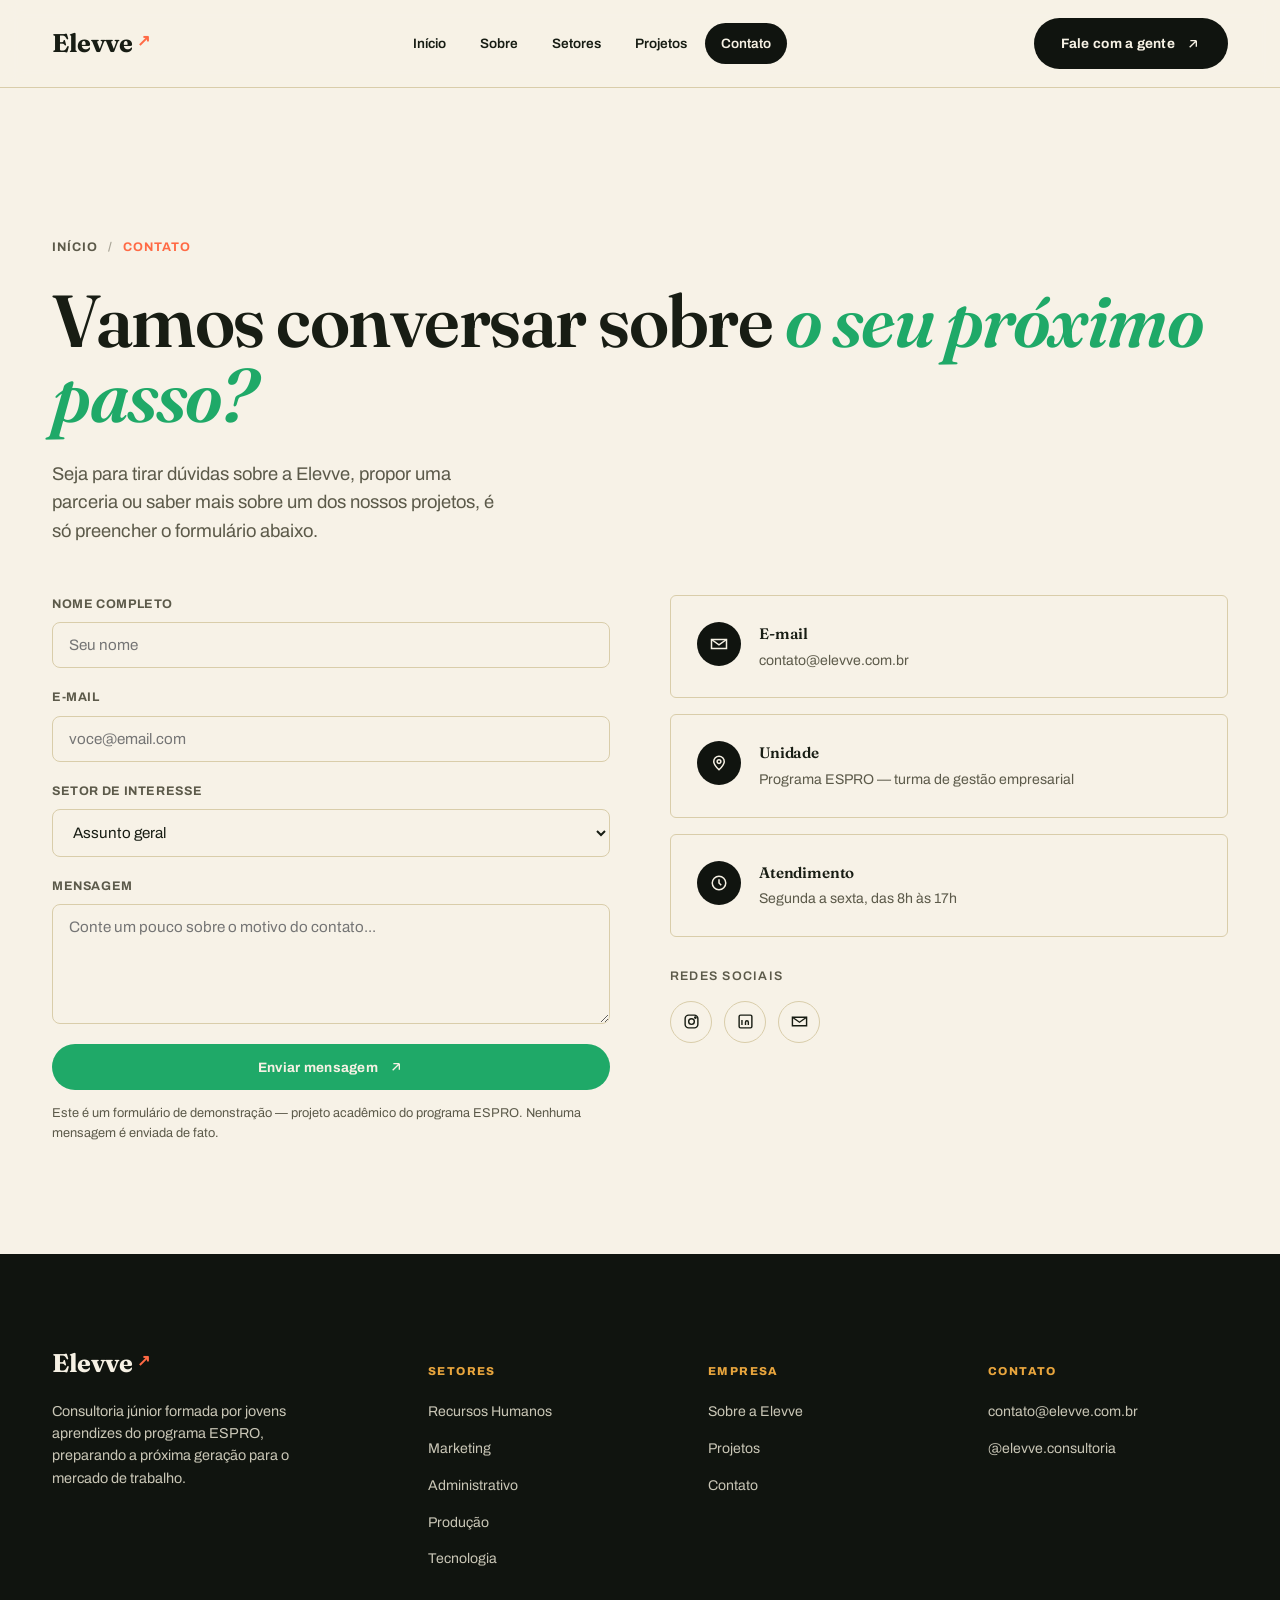
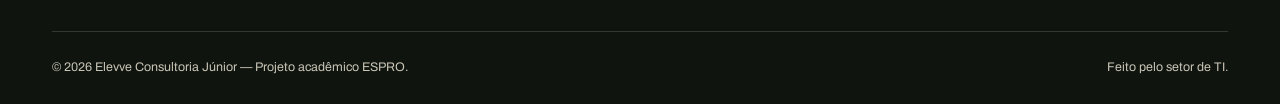
==== contato.html @ 2a095521 "Cria site institucional da Elevve Consultoria fictícia do programa ESPRO reunindo os projetos dos se" ====
<!DOCTYPE html>
<html lang="pt-BR">
<head>
<meta charset="UTF-8">
<meta name="viewport" content="width=device-width, initial-scale=1.0">
<title>Contato — Elevve</title>
<meta name="description" content="Fale com a equipe da Elevve, consultoria júnior de jovens aprendizes do programa ESPRO.">
<link rel="preconnect" href="https://fonts.googleapis.com">
<link rel="stylesheet" href="css/style.css">
</head>
<body>

<header class="site-header">
  <div class="header-row">
    <a href="index.html" class="logo">Elevve<span class="arrow">↗</span></a>
    <nav class="main-nav">
      <ul>
        <li><a href="index.html" class="nav-link" data-page="index.html">Início</a></li>
        <li><a href="sobre.html" class="nav-link" data-page="sobre.html">Sobre</a></li>
        <li class="nav-item has-dropdown">
          <a href="#" class="nav-link">Setores</a>
          <div class="dropdown">
            <a href="setores/rh.html"><span class="tag">01</span> Recursos Humanos</a>
            <a href="setores/mkt.html"><span class="tag">02</span> Marketing</a>
            <a href="setores/adm.html"><span class="tag">03</span> Administrativo</a>
            <a href="setores/prod.html"><span class="tag">04</span> Produção</a>
            <a href="setores/ti.html"><span class="tag">05</span> Tecnologia</a>
          </div>
        </li>
        <li><a href="projetos.html" class="nav-link" data-page="projetos.html">Projetos</a></li>
        <li><a href="contato.html" class="nav-link is-active" data-page="contato.html">Contato</a></li>
      </ul>
    </nav>
    <div class="header-cta">
      <a href="contato.html" class="btn btn-dark">
        Fale com a gente
        <svg viewBox="0 0 24 24" fill="none" stroke="currentColor" stroke-width="2"><path d="M7 17L17 7M17 7H8M17 7V16"/></svg>
      </a>
      <button class="nav-toggle" aria-label="Abrir menu"><span></span></button>
    </div>
  </div>
</header>

<main>

  <section class="hero" style="padding-bottom:50px;">
    <div class="container">
      <span class="breadcrumb"><a href="index.html">Início</a><span class="sep">/</span><span class="current">Contato</span></span>
      <h1>Vamos conversar sobre <em>o seu próximo passo?</em></h1>
      <p class="lede">Seja para tirar dúvidas sobre a Elevve, propor uma parceria ou saber mais sobre um dos nossos projetos, é só preencher o formulário abaixo.</p>
    </div>
  </section>

  <section style="padding-top:0;">
    <div class="container contact-grid">

      <div data-reveal>
        <form id="contact-form">
          <div class="form-field">
            <label for="nome">Nome completo</label>
            <input type="text" id="nome" name="nome" placeholder="Seu nome" required>
          </div>
          <div class="form-field">
            <label for="email">E-mail</label>
            <input type="email" id="email" name="email" placeholder="voce@email.com" required>
          </div>
          <div class="form-field">
            <label for="setor">Setor de interesse</label>
            <select id="setor" name="setor">
              <option value="geral">Assunto geral</option>
              <option value="rh">Recursos Humanos</option>
              <option value="mkt">Marketing</option>
              <option value="adm">Administrativo</option>
              <option value="prod">Produção</option>
              <option value="ti">Tecnologia</option>
            </select>
          </div>
          <div class="form-field">
            <label for="mensagem">Mensagem</label>
            <textarea id="mensagem" name="mensagem" placeholder="Conte um pouco sobre o motivo do contato..." required></textarea>
          </div>
          <button type="submit" class="btn btn-primary btn-block">
            Enviar mensagem
            <svg viewBox="0 0 24 24" fill="none" stroke="currentColor" stroke-width="2"><path d="M7 17L17 7M17 7H8M17 7V16"/></svg>
          </button>
          <p class="form-note">Este é um formulário de demonstração — projeto acadêmico do programa ESPRO. Nenhuma mensagem é enviada de fato.</p>
          <div class="form-success">
            <svg viewBox="0 0 24 24" fill="none" stroke-width="2"><path d="M5 13l4 4L19 7"/></svg>
            Mensagem enviada com sucesso! A equipe da Elevve retornará em breve.
          </div>
        </form>
      </div>

      <div data-reveal>
        <div class="info-card">
          <span class="icon"><svg viewBox="0 0 24 24" fill="none" stroke="currentColor" stroke-width="2"><path d="M4 4h16v16H4z" opacity="0"/><path d="M22 6l-10 7L2 6"/><path d="M2 6h20v12H2z"/></svg></span>
          <div>
            <h4>E-mail</h4>
            <p>contato@elevve.com.br</p>
          </div>
        </div>
        <div class="info-card">
          <span class="icon"><svg viewBox="0 0 24 24" fill="none" stroke="currentColor" stroke-width="2"><path d="M12 21s-7-6.5-7-11a7 7 0 0114 0c0 4.5-7 11-7 11z"/><circle cx="12" cy="10" r="2.5"/></svg></span>
          <div>
            <h4>Unidade</h4>
            <p>Programa ESPRO — turma de gestão empresarial</p>
          </div>
        </div>
        <div class="info-card">
          <span class="icon"><svg viewBox="0 0 24 24" fill="none" stroke="currentColor" stroke-width="2"><circle cx="12" cy="12" r="9"/><path d="M12 7v5l3 3"/></svg></span>
          <div>
            <h4>Atendimento</h4>
            <p>Segunda a sexta, das 8h às 17h</p>
          </div>
        </div>

        <div style="margin-top:30px;">
          <h4 style="font-family:var(--sans); font-size:.78rem; letter-spacing:.1em; text-transform:uppercase; color:var(--muted); margin-bottom:14px;">Redes sociais</h4>
          <div class="social-row">
            <a href="#" aria-label="Instagram"><svg viewBox="0 0 24 24" fill="none" stroke-width="2"><rect x="3" y="3" width="18" height="18" rx="5"/><circle cx="12" cy="12" r="4"/><circle cx="17.5" cy="6.5" r="1"/></svg></a>
            <a href="#" aria-label="LinkedIn"><svg viewBox="0 0 24 24" fill="none" stroke-width="2"><rect x="3" y="3" width="18" height="18" rx="2"/><path d="M7 10v7M7 7v.01M12 17v-4a2 2 0 014 0v4M12 13v4"/></svg></a>
            <a href="#" aria-label="E-mail"><svg viewBox="0 0 24 24" fill="none" stroke-width="2"><path d="M2 6h20v12H2z"/><path d="M2 6l10 7L22 6"/></svg></a>
          </div>
        </div>
      </div>

    </div>
  </section>

</main>

<footer class="site-footer">
  <div class="container">
    <div class="footer-top">
      <div class="footer-brand">
        <a href="index.html" class="logo">Elevve<span class="arrow">↗</span></a>
        <p>Consultoria júnior formada por jovens aprendizes do programa ESPRO, preparando a próxima geração para o mercado de trabalho.</p>
      </div>
      <div class="footer-col">
        <h5>Setores</h5>
        <ul>
          <li><a href="setores/rh.html">Recursos Humanos</a></li>
          <li><a href="setores/mkt.html">Marketing</a></li>
          <li><a href="setores/adm.html">Administrativo</a></li>
          <li><a href="setores/prod.html">Produção</a></li>
          <li><a href="setores/ti.html">Tecnologia</a></li>
        </ul>
      </div>
      <div class="footer-col">
        <h5>Empresa</h5>
        <ul>
          <li><a href="sobre.html">Sobre a Elevve</a></li>
          <li><a href="projetos.html">Projetos</a></li>
          <li><a href="contato.html">Contato</a></li>
        </ul>
      </div>
      <div class="footer-col">
        <h5>Contato</h5>
        <ul>
          <li><a href="mailto:contato@elevve.com.br">contato@elevve.com.br</a></li>
          <li><a href="#">@elevve.consultoria</a></li>
        </ul>
      </div>
    </div>
    <div class="footer-bottom">
      <span>© 2026 Elevve Consultoria Júnior — Projeto acadêmico ESPRO.</span>
      <span>Feito pelo setor de TI.</span>
    </div>
  </div>
</footer>

<script src="js/main.js"></script>
</body>
</html>
---- css/style.css ----
/* ==========================================================================
   Elevve — Design System
   Conceito: "Editorial de Ascensão" — tipografia serifada expressiva sobre
   papel quente, contrastada com seções em tinta escura. Setas e números
   grandes reforçam a ideia de elevação/crescimento profissional.
   ========================================================================== */

@import url('https://fonts.googleapis.com/css2?family=Fraunces:ital,opsz,wght@0,9..144,300;0,9..144,400;0,9..144,500;0,9..144,600;0,9..144,700;0,9..144,900;1,9..144,400;1,9..144,500;1,9..144,600&family=Archivo:ital,wght@0,400;0,500;0,600;0,700;0,800;1,400;1,600&display=swap');

:root{
  --ink:#10140f;
  --ink-soft:#242b21;
  --paper:#f7f2e7;
  --paper-alt:#efe6d2;
  --paper-deep:#e7dcc1;
  --line:#d9cdaa;
  --line-dark:rgba(247,242,231,.16);
  --green:#1fa968;
  --green-deep:#146b44;
  --coral:#ff6a45;
  --amber:#e8a53d;
  --cream:#f6f1e4;
  --ink-text:#181d14;
  --muted:#5c5a4a;
  --muted-inv:#c9c6b6;

  --serif:'Fraunces', ui-serif, Georgia, serif;
  --sans:'Archivo', ui-sans-serif, system-ui, sans-serif;

  --container: 1240px;
  --radius: 6px;
  --ease: cubic-bezier(.16,.84,.28,1);
}

*,*::before,*::after{ box-sizing:border-box; }
html{ scroll-behavior:smooth; }
body{
  margin:0;
  background:var(--paper);
  color:var(--ink-text);
  font-family:var(--sans);
  font-size:16px;
  line-height:1.55;
  -webkit-font-smoothing:antialiased;
}
img{ max-width:100%; display:block; }
a{ color:inherit; text-decoration:none; }
ul{ margin:0; padding:0; list-style:none; }
button{ font-family:inherit; cursor:pointer; }
h1,h2,h3,h4{ font-family:var(--serif); margin:0; font-weight:600; letter-spacing:-.01em; }
p{ margin:0; }

.container{
  max-width:var(--container);
  margin:0 auto;
  padding:0 32px;
}

/* Grain overlay for dark sections */
.grain{ position:relative; isolation:isolate; }
.grain::after{
  content:'';
  position:absolute; inset:0;
  pointer-events:none;
  opacity:.5;
  mix-blend-mode:overlay;
  background-image:url("data:image/svg+xml,%3Csvg xmlns='http://www.w3.org/2000/svg' width='140' height='140'%3E%3Cfilter id='n'%3E%3CfeTurbulence type='fractalNoise' baseFrequency='0.9' numOctaves='2' stitchTiles='stitch'/%3E%3C/filter%3E%3Crect width='100%25' height='100%25' filter='url(%23n)' opacity='0.35'/%3E%3C/svg%3E");
  z-index:0;
}
.grain > *{ position:relative; z-index:1; }

/* Eyebrow / kicker labels */
.eyebrow{
  display:inline-flex; align-items:center; gap:10px;
  font-family:var(--sans); font-weight:700; font-size:.72rem;
  letter-spacing:.16em; text-transform:uppercase;
  color:var(--green);
}
.eyebrow::before{
  content:'';
  width:22px; height:1px; background:currentColor;
}
.on-dark .eyebrow{ color:var(--amber); }

/* ==========================================================================
   Header
   ========================================================================== */
.site-header{
  position:sticky; top:0; z-index:200;
  background:rgba(247,242,231,.92);
  backdrop-filter:blur(10px);
  border-bottom:1px solid var(--line);
}
.header-row{
  display:flex; align-items:center; justify-content:space-between;
  padding:18px 32px;
  max-width:var(--container); margin:0 auto;
}
.logo{
  font-family:var(--serif); font-size:1.6rem; font-weight:700;
  display:flex; align-items:baseline; gap:2px;
}
.logo em{
  font-style:italic; color:var(--green);
}
.logo .arrow{
  font-size:1rem; color:var(--coral); margin-left:2px;
  display:inline-block; transform:translateY(-6px);
}

.main-nav{ display:flex; align-items:center; gap:6px; }
.main-nav > ul{ display:flex; align-items:center; gap:2px; }
.main-nav a.nav-link{
  display:inline-block; padding:10px 16px; border-radius:99px;
  font-size:.85rem; font-weight:600; color:var(--ink-text);
  transition:background .2s var(--ease), color .2s var(--ease);
}
.main-nav a.nav-link:hover{ background:var(--paper-deep); }
.main-nav a.nav-link.is-active{ background:var(--ink); color:var(--cream); }

.nav-item.has-dropdown{ position:relative; }
.dropdown{
  position:absolute; top:calc(100% + 10px); left:50%; transform:translate(-50%,6px);
  min-width:230px; background:var(--ink); color:var(--cream);
  border-radius:14px; padding:10px; box-shadow:0 24px 48px -12px rgba(16,20,15,.4);
  opacity:0; visibility:hidden; transition:opacity .22s var(--ease), transform .22s var(--ease);
}
.nav-item.has-dropdown:hover .dropdown,
.nav-item.has-dropdown:focus-within .dropdown{
  opacity:1; visibility:visible; transform:translate(-50%,0);
}
.dropdown a{
  display:flex; align-items:center; gap:10px; padding:10px 14px; border-radius:9px;
  font-size:.85rem; font-weight:600; white-space:nowrap;
}
.dropdown a:hover{ background:rgba(255,255,255,.08); color:var(--amber); }
.dropdown a .tag{
  font-family:var(--serif); font-style:italic; color:var(--green); font-size:.8rem;
}

.header-cta{ display:flex; align-items:center; gap:14px; }
.nav-toggle{
  display:none; background:none; border:1px solid var(--line); border-radius:10px;
  width:42px; height:42px; align-items:center; justify-content:center;
}
.nav-toggle span, .nav-toggle span::before, .nav-toggle span::after{
  content:''; display:block; width:18px; height:2px; background:var(--ink-text);
  position:relative; transition:transform .25s var(--ease), opacity .25s var(--ease);
}
.nav-toggle span::before{ position:absolute; top:-6px; }
.nav-toggle span::after{ position:absolute; top:6px; }

/* ==========================================================================
   Buttons
   ========================================================================== */
.btn{
  display:inline-flex; align-items:center; gap:10px;
  padding:14px 26px; border-radius:99px; border:1px solid transparent;
  font-family:var(--sans); font-weight:700; font-size:.85rem;
  letter-spacing:.02em; transition:transform .25s var(--ease), background .25s var(--ease), color .25s var(--ease), border-color .25s var(--ease);
}
.btn svg{ width:16px; height:16px; transition:transform .25s var(--ease); }
.btn:hover svg{ transform:translate(3px,-3px); }
.btn:hover{ transform:translateY(-2px); }

.btn-primary{ background:var(--green); color:var(--cream); }
.btn-primary:hover{ background:var(--green-deep); }

.btn-dark{ background:var(--ink); color:var(--cream); }
.btn-dark:hover{ background:#000; }

.btn-outline{ border-color:var(--ink); color:var(--ink-text); }
.btn-outline:hover{ background:var(--ink); color:var(--cream); }

.btn-outline-light{ border-color:var(--line-dark); color:var(--cream); }
.btn-outline-light:hover{ background:var(--cream); color:var(--ink); }

.btn-block{ width:100%; justify-content:center; }

/* ==========================================================================
   Sections shared
   ========================================================================== */
section{ padding:110px 0; }
.section-tight{ padding:70px 0; }
.on-dark{ background:var(--ink); color:var(--cream); }
.on-alt{ background:var(--paper-alt); }
.on-deep{ background:var(--paper-deep); }

.section-head{
  display:flex; justify-content:space-between; align-items:flex-end; gap:40px;
  margin-bottom:56px;
}
.section-head h2{ font-size:clamp(2rem,4vw,3rem); max-width:640px; }
.section-head .lede{ max-width:340px; color:var(--muted); font-size:1rem; }
.on-dark .section-head .lede{ color:var(--muted-inv); }

.tag-num{
  font-family:var(--serif); font-style:italic; font-size:.95rem; color:var(--coral);
}

/* ==========================================================================
   Hero (generic, reused across pages with modifiers)
   ========================================================================== */
.hero{
  position:relative; overflow:hidden;
  padding:150px 0 110px;
}
.hero-grid{
  display:grid; grid-template-columns:1.15fr .85fr; gap:60px; align-items:end;
  position:relative; z-index:2;
}
.hero h1{
  font-size:clamp(2.6rem,6vw,4.6rem); line-height:1.02; letter-spacing:-.02em;
}
.hero h1 em{ font-style:italic; color:var(--green); }
.on-dark .hero h1 em{ color:var(--amber); }
.hero .lede{
  font-size:1.15rem; max-width:460px; color:var(--muted); margin-top:26px;
}
.on-dark .hero .lede{ color:var(--muted-inv); }
.hero-actions{ display:flex; gap:16px; margin-top:38px; flex-wrap:wrap; }

.hero-side{
  border-left:1px solid var(--line);
  padding-left:32px;
  display:flex; flex-direction:column; gap:20px;
}
.on-dark .hero-side{ border-color:var(--line-dark); }
.hero-side .num{ font-family:var(--serif); font-size:2.6rem; font-style:italic; color:var(--coral); }
.hero-side p{ color:var(--muted); font-size:.92rem; }
.on-dark .hero-side p{ color:var(--muted-inv); }

.hero-mark{
  position:absolute; right:-60px; top:-40px; z-index:1; opacity:.5;
  width:420px; pointer-events:none;
}
.on-dark .hero-mark{ opacity:.7; }

.breadcrumb{
  display:flex; align-items:center; gap:10px; font-size:.78rem; font-weight:700;
  letter-spacing:.08em; text-transform:uppercase; color:var(--muted); margin-bottom:26px;
}
.on-dark .breadcrumb{ color:var(--muted-inv); }
.breadcrumb .sep{ opacity:.5; }
.breadcrumb .current{ color:var(--coral); }

/* ==========================================================================
   Stats bar
   ========================================================================== */
.stats{
  display:grid; grid-template-columns:repeat(4,1fr);
}
.stat{
  padding:44px 32px; border-left:1px solid var(--line);
  text-align:left;
}
.stat:first-child{ border-left:none; padding-left:0; }
.stat .num{
  font-family:var(--serif); font-size:clamp(2.2rem,4vw,3.2rem); font-style:italic; color:var(--ink);
  display:block;
}
.stat .num span{ color:var(--green); }
.stat .label{ font-size:.82rem; color:var(--muted); margin-top:6px; display:block; }

/* ==========================================================================
   Sector grid (bento) — used on Home + Sobre
   ========================================================================== */
.bento{
  display:grid; grid-template-columns:repeat(6,1fr); gap:20px;
}
.bento .sector-card:nth-child(1){ grid-column:span 3; }
.bento .sector-card:nth-child(2){ grid-column:span 3; }
.bento .sector-card:nth-child(3){ grid-column:span 2; }
.bento .sector-card:nth-child(4){ grid-column:span 2; }
.bento .sector-card:nth-child(5){ grid-column:span 2; }

.sector-card{
  background:var(--paper); border:1px solid var(--line); border-radius:var(--radius);
  padding:34px; min-height:230px;
  display:flex; flex-direction:column; justify-content:space-between; gap:26px;
  transition:border-color .25s var(--ease), transform .25s var(--ease), background .25s var(--ease);
  position:relative; overflow:hidden;
}
.sector-card:hover{
  border-color:var(--green); transform:translateY(-6px);
  background:var(--paper-alt);
}
.sector-card .top-row{ display:flex; justify-content:space-between; align-items:flex-start; }
.sector-card .idx{ font-family:var(--serif); font-style:italic; color:var(--coral); font-size:1.1rem; }
.sector-card .arrow-btn{
  width:38px; height:38px; border-radius:50%; border:1px solid var(--line);
  display:flex; align-items:center; justify-content:center; flex-shrink:0;
  transition:background .25s var(--ease), border-color .25s var(--ease), transform .25s var(--ease);
}
.sector-card:hover .arrow-btn{ background:var(--ink); border-color:var(--ink); transform:rotate(45deg); }
.sector-card:hover .arrow-btn svg{ stroke:var(--cream); }
.sector-card .arrow-btn svg{ width:16px; height:16px; stroke:var(--ink); transition:stroke .2s; }
.sector-card h3{ font-size:1.5rem; }
.sector-card p{ color:var(--muted); font-size:.92rem; }

/* ==========================================================================
   Project cards
   ========================================================================== */
.project-grid{
  display:grid; grid-template-columns:repeat(3,1fr); gap:24px;
}
.project-card{
  background:var(--paper); border:1px solid var(--line); border-radius:var(--radius);
  overflow:hidden; display:flex; flex-direction:column;
  transition:transform .3s var(--ease), box-shadow .3s var(--ease), border-color .3s var(--ease);
}
.project-card:hover{
  transform:translateY(-6px);
  box-shadow:0 30px 50px -24px rgba(16,20,15,.28);
  border-color:var(--ink);
}
.project-card .thumb{
  height:160px; position:relative;
  display:flex; align-items:center; justify-content:center;
  color:var(--cream); overflow:hidden;
}
.project-card .thumb::after{
  content:''; position:absolute; inset:0; opacity:.14;
  background-image:repeating-linear-gradient(135deg, #fff 0 2px, transparent 2px 22px);
}
.project-card .thumb span{ font-family:var(--serif); font-style:italic; font-size:2.6rem; position:relative; z-index:1; }
.project-card .body{ padding:26px; display:flex; flex-direction:column; gap:12px; flex:1; }
.project-card .meta{ display:flex; justify-content:space-between; align-items:center; }
.project-card .badge{
  font-size:.68rem; font-weight:800; letter-spacing:.08em; text-transform:uppercase;
  padding:5px 10px; border-radius:99px; background:var(--paper-alt); color:var(--ink-soft);
}
.project-card .status{ font-size:.72rem; color:var(--green); font-weight:700; }
.project-card h3{ font-size:1.2rem; }
.project-card p{ color:var(--muted); font-size:.9rem; }
.project-card .foot{ margin-top:auto; display:flex; align-items:center; gap:8px; font-size:.82rem; font-weight:700; color:var(--ink); }
.project-card .foot svg{ width:14px; height:14px; }

/* thumb color variants per sector */
.thumb-rh{ background:linear-gradient(135deg,#1fa968,#146b44); }
.thumb-mkt{ background:linear-gradient(135deg,#ff6a45,#c94a2a); }
.thumb-adm{ background:linear-gradient(135deg,#2a3b52,#10140f); }
.thumb-prod{ background:linear-gradient(135deg,#e8a53d,#b5771f); }
.thumb-ti{ background:linear-gradient(135deg,#146b44,#10140f); }

/* ==========================================================================
   Filters (Projetos page)
   ========================================================================== */
.filters{ display:flex; gap:10px; flex-wrap:wrap; }
.filter-btn{
  padding:10px 20px; border-radius:99px; border:1px solid var(--line);
  background:transparent; font-size:.82rem; font-weight:700; color:var(--muted);
  transition:all .2s var(--ease);
}
.filter-btn:hover{ border-color:var(--ink); color:var(--ink-text); }
.filter-btn.is-active{ background:var(--ink); color:var(--cream); border-color:var(--ink); }

.project-card.is-hidden{ display:none; }

/* ==========================================================================
   Content blocks (Sobre / setor pages)
   ========================================================================== */
.two-col{
  display:grid; grid-template-columns:.9fr 1.1fr; gap:70px; align-items:start;
}
.two-col.reverse{ grid-template-columns:1.1fr .9fr; }
.two-col.reverse .col-media{ order:2; }

.col-text h2{ font-size:clamp(1.8rem,3.4vw,2.6rem); margin-bottom:22px; }
.col-text p + p{ margin-top:16px; }
.col-text p{ color:var(--muted); }
.on-dark .col-text p{ color:var(--muted-inv); }

.value-list{ display:flex; flex-direction:column; gap:0; margin-top:10px; }
.value-item{
  display:grid; grid-template-columns:60px 1fr; gap:22px; padding:26px 0;
  border-top:1px solid var(--line);
}
.value-item:last-child{ border-bottom:1px solid var(--line); }
.value-item .num{ font-family:var(--serif); font-style:italic; color:var(--coral); font-size:1.3rem; }
.value-item h4{ font-size:1.15rem; margin-bottom:6px; }
.value-item p{ color:var(--muted); font-size:.92rem; }

.media-frame{
  border-radius:var(--radius); border:1px solid var(--line); background:var(--paper-alt);
  aspect-ratio:4/5; display:flex; align-items:center; justify-content:center; position:relative; overflow:hidden;
}
.media-frame span{ font-family:var(--serif); font-style:italic; font-size:1.6rem; color:var(--muted); text-align:center; padding:20px; }
.media-frame::before{
  content:''; position:absolute; inset:14px; border:1px solid var(--line);
}

/* Feature list with checks (o que fazemos) */
.check-grid{ display:grid; grid-template-columns:repeat(2,1fr); gap:18px; margin-top:30px; }
.check-item{ display:flex; gap:14px; align-items:flex-start; }
.check-item .dot{
  width:26px; height:26px; border-radius:50%; background:var(--green); color:var(--cream);
  display:flex; align-items:center; justify-content:center; flex-shrink:0; margin-top:2px;
}
.check-item .dot svg{ width:13px; height:13px; }
.check-item p{ font-size:.94rem; color:var(--ink-text); font-weight:600; }

/* Timeline (Sobre / how we work) */
.timeline{ display:grid; grid-template-columns:repeat(4,1fr); gap:24px; }
.timeline-step{ padding-top:20px; border-top:2px solid var(--ink); }
.timeline-step .num{ font-family:var(--serif); font-style:italic; font-size:2rem; color:var(--green); }
.timeline-step h4{ font-size:1.05rem; margin:10px 0 8px; }
.timeline-step p{ font-size:.88rem; color:var(--muted); }

/* Org structure (Sobre) */
.org-chart{ display:flex; flex-direction:column; align-items:center; gap:14px; }
.org-node{
  background:var(--ink); color:var(--cream); padding:16px 28px; border-radius:99px;
  font-weight:700; font-size:.9rem;
}
.org-line{ width:1px; height:26px; background:var(--line); }
.org-row{ display:flex; gap:16px; flex-wrap:wrap; justify-content:center; }
.org-row .org-node{ background:var(--paper); color:var(--ink-text); border:1px solid var(--line); }

/* Quote / testimonial */
.quote-block{
  display:grid; grid-template-columns:auto 1fr; gap:30px; align-items:flex-start;
}
.quote-mark{ font-family:var(--serif); font-size:5rem; color:var(--coral); line-height:1; font-style:italic; }
.quote-block p.quote{ font-family:var(--serif); font-size:1.6rem; line-height:1.4; font-style:italic; }
.quote-block .cite{ margin-top:18px; font-family:var(--sans); font-style:normal; font-size:.85rem; font-weight:700; color:var(--muted-inv); }

/* CTA band */
.cta-band{
  display:flex; justify-content:space-between; align-items:center; gap:40px; flex-wrap:wrap;
  padding:60px; border-radius:18px; background:var(--ink); color:var(--cream); position:relative; overflow:hidden;
}
.cta-band h2{ font-size:clamp(1.8rem,3.6vw,2.6rem); max-width:520px; }
.cta-band h2 em{ color:var(--green); font-style:italic; }

/* ==========================================================================
   Contact page
   ========================================================================== */
.contact-grid{ display:grid; grid-template-columns:1fr 1fr; gap:60px; }
.form-field{ display:flex; flex-direction:column; gap:8px; margin-bottom:20px; }
.form-field label{ font-size:.78rem; font-weight:700; letter-spacing:.05em; text-transform:uppercase; color:var(--muted); }
.form-field input, .form-field select, .form-field textarea{
  font-family:var(--sans); font-size:.95rem; padding:14px 16px; border-radius:8px;
  border:1px solid var(--line); background:var(--paper); color:var(--ink-text);
}
.form-field input:focus, .form-field select:focus, .form-field textarea:focus{
  outline:none; border-color:var(--green);
}
.form-field textarea{ resize:vertical; min-height:120px; }
.form-note{ font-size:.8rem; color:var(--muted); margin-top:14px; }
.form-success{
  display:none; align-items:center; gap:12px; background:var(--paper-alt); border:1px solid var(--green);
  padding:16px 20px; border-radius:10px; margin-top:18px; font-size:.9rem; font-weight:600;
}
.form-success.is-visible{ display:flex; }
.form-success svg{ width:18px; height:18px; stroke:var(--green); flex-shrink:0; }

.info-card{
  border:1px solid var(--line); border-radius:var(--radius); padding:26px; margin-bottom:16px;
  display:flex; gap:18px; align-items:flex-start; background:var(--paper);
}
.info-card .icon{
  width:44px; height:44px; border-radius:50%; background:var(--ink); color:var(--cream);
  display:flex; align-items:center; justify-content:center; flex-shrink:0;
}
.info-card .icon svg{ width:18px; height:18px; }
.info-card h4{ font-size:.95rem; margin-bottom:4px; }
.info-card p{ font-size:.88rem; color:var(--muted); }

.social-row{ display:flex; gap:12px; margin-top:10px; }
.social-row a{
  width:42px; height:42px; border-radius:50%; border:1px solid var(--line);
  display:flex; align-items:center; justify-content:center; transition:all .2s var(--ease);
}
.social-row a:hover{ background:var(--ink); border-color:var(--ink); }
.social-row a:hover svg{ stroke:var(--cream); }
.social-row svg{ width:17px; height:17px; stroke:var(--ink-text); }

/* ==========================================================================
   Footer
   ========================================================================== */
.site-footer{ background:var(--ink); color:var(--cream); padding:90px 0 0; }
.footer-top{
  display:grid; grid-template-columns:1.4fr 1fr 1fr 1fr; gap:40px;
  padding-bottom:60px; border-bottom:1px solid var(--line-dark);
}
.footer-brand .logo{ color:var(--cream); }
.footer-brand p{ color:var(--muted-inv); margin-top:16px; max-width:280px; font-size:.9rem; }
.footer-col h5{
  font-size:.72rem; letter-spacing:.12em; text-transform:uppercase; color:var(--amber);
  margin-bottom:18px; font-weight:800;
}
.footer-col ul{ display:flex; flex-direction:column; gap:12px; }
.footer-col a{ font-size:.88rem; color:var(--muted-inv); transition:color .2s; }
.footer-col a:hover{ color:var(--cream); }
.footer-bottom{
  display:flex; justify-content:space-between; align-items:center; padding:26px 0;
  font-size:.78rem; color:var(--muted-inv); flex-wrap:wrap; gap:10px;
}

/* ==========================================================================
   Scroll reveal
   ========================================================================== */
[data-reveal]{ opacity:0; transform:translateY(24px); transition:opacity .7s var(--ease), transform .7s var(--ease); }
[data-reveal].is-visible{ opacity:1; transform:translateY(0); }

/* ==========================================================================
   Responsive
   ========================================================================== */
@media (max-width:980px){
  .main-nav{
    position:fixed; inset:0; top:74px; background:var(--paper);
    flex-direction:column; padding:30px; transform:translateX(100%);
    transition:transform .3s var(--ease); z-index:150;
  }
  .main-nav.is-open{ transform:translateX(0); }
  .main-nav > ul{ flex-direction:column; align-items:stretch; width:100%; gap:6px; }
  .main-nav a.nav-link{ padding:16px; font-size:1rem; }
  .dropdown{ position:static; transform:none; opacity:1; visibility:visible; display:none; background:var(--paper-alt); color:var(--ink-text); margin-top:6px; }
  .nav-item.has-dropdown.is-open .dropdown{ display:block; }
  .dropdown a{ color:var(--ink-text); }
  .dropdown a:hover{ background:var(--paper-deep); color:var(--green-deep); }
  .nav-toggle{ display:flex; }
  .header-cta .btn-dark{ display:none; }

  .hero-grid, .two-col, .two-col.reverse, .contact-grid{ grid-template-columns:1fr; }
  .two-col.reverse .col-media{ order:0; }
  .hero-side{ border-left:none; border-top:1px solid var(--line); padding-left:0; padding-top:24px; }
  .bento{ grid-template-columns:1fr 1fr; }
  .bento .sector-card{ grid-column:span 1 !important; }
  .project-grid{ grid-template-columns:repeat(2,1fr); }
  .stats{ grid-template-columns:1fr 1fr; }
  .stat:nth-child(3){ border-left:none; padding-left:0; }
  .timeline{ grid-template-columns:1fr 1fr; }
}

@media (max-width:640px){
  section{ padding:70px 0; }
  .hero{ padding:120px 0 70px; }
  .project-grid{ grid-template-columns:1fr; }
  .stats{ grid-template-columns:1fr 1fr; }
  .check-grid{ grid-template-columns:1fr; }
  .timeline{ grid-template-columns:1fr 1fr; }
  .cta-band{ padding:36px; flex-direction:column; align-items:flex-start; }
  .footer-top{ grid-template-columns:1fr 1fr; }
}
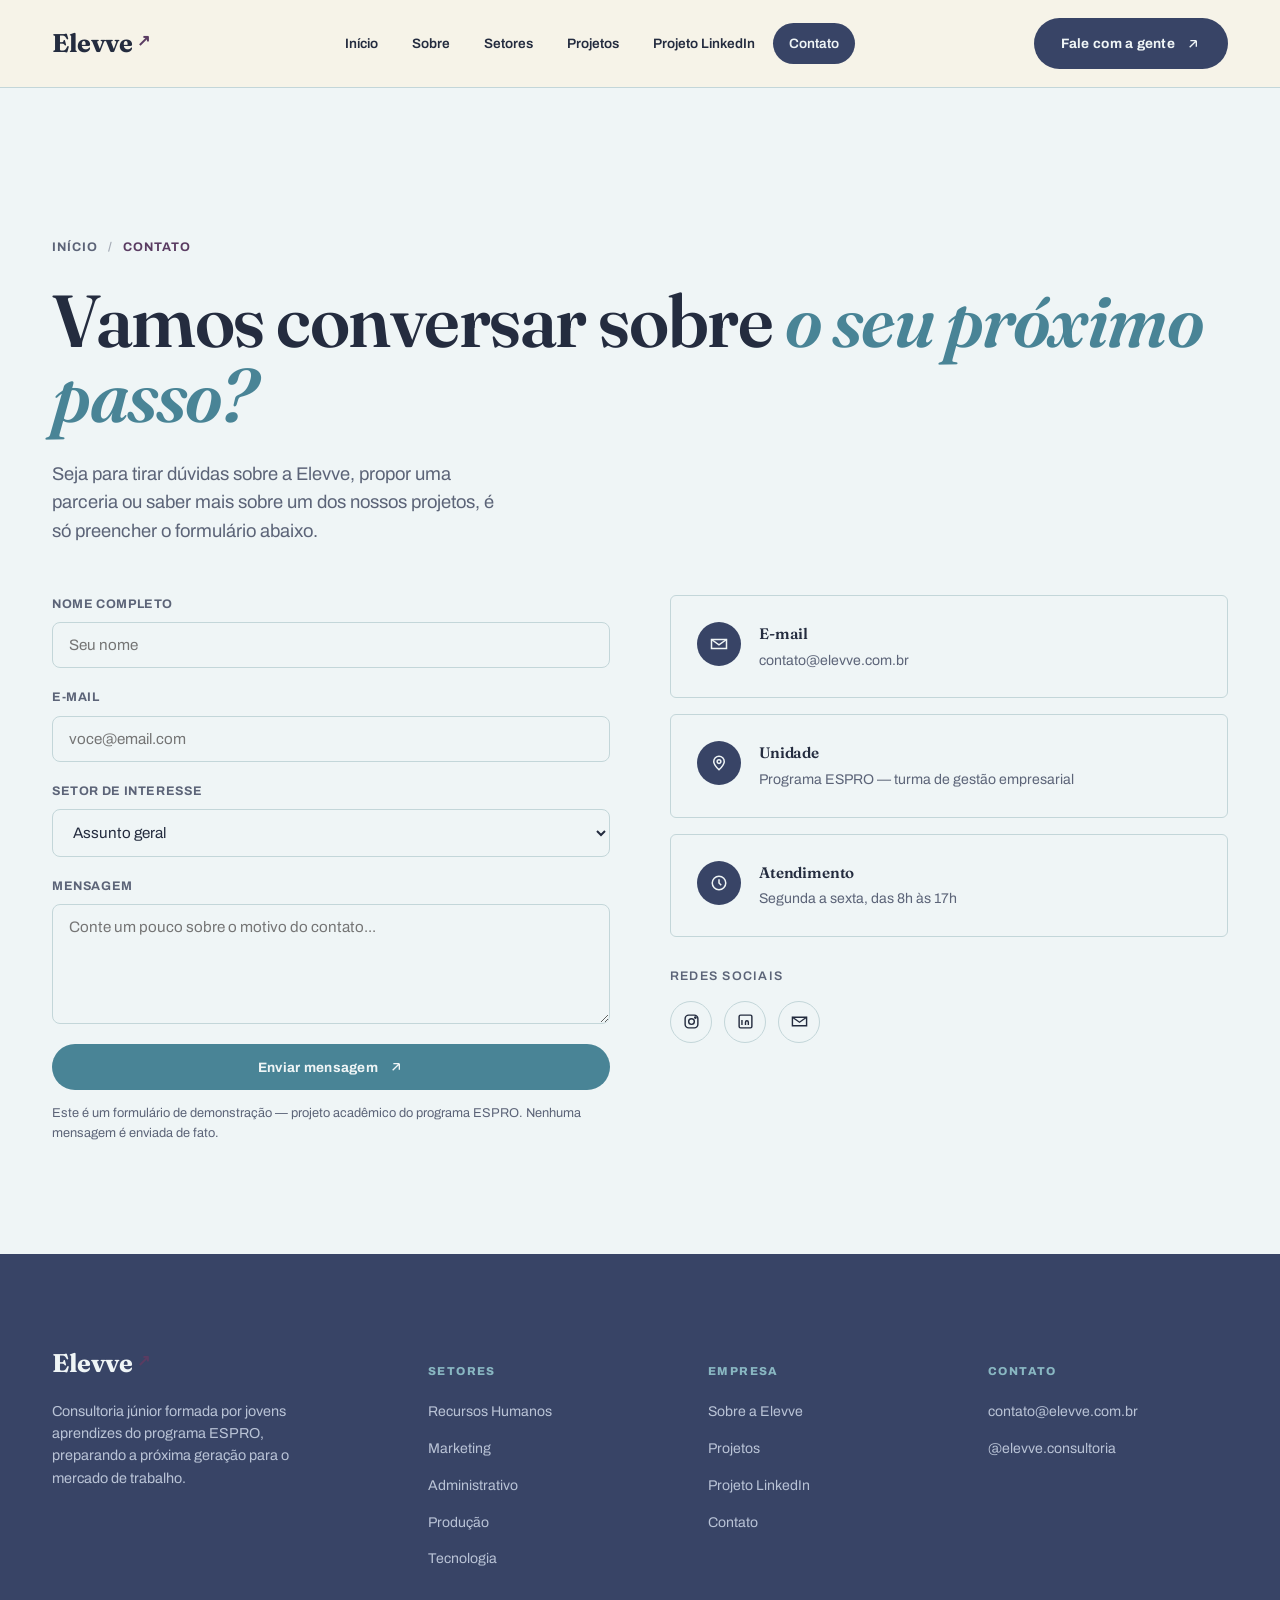
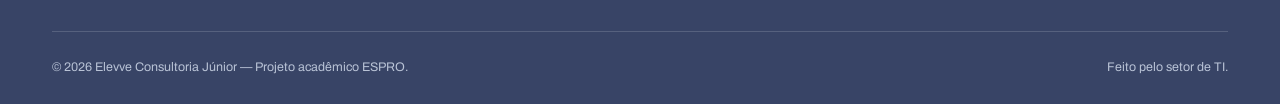
==== commit 8e500364: "Adiciona aba do Projeto LinkedIn com cronograma e temas por setor Nova página linkedin.html com o cr" ====
--- a/contato.html
+++ b/contato.html
@@ -28,6 +28,7 @@
           </div>
         </li>
         <li><a href="projetos.html" class="nav-link" data-page="projetos.html">Projetos</a></li>
+        <li><a href="linkedin.html" class="nav-link" data-page="linkedin.html">Projeto LinkedIn</a></li>
         <li><a href="contato.html" class="nav-link is-active" data-page="contato.html">Contato</a></li>
       </ul>
     </nav>
@@ -151,6 +152,7 @@
         <ul>
           <li><a href="sobre.html">Sobre a Elevve</a></li>
           <li><a href="projetos.html">Projetos</a></li>
+          <li><a href="linkedin.html">Projeto LinkedIn</a></li>
           <li><a href="contato.html">Contato</a></li>
         </ul>
       </div>
--- a/css/style.css
+++ b/css/style.css
@@ -1,28 +1,29 @@
 /* ==========================================================================
    Elevve — Design System
    Conceito: "Editorial de Ascensão" — tipografia serifada expressiva sobre
-   papel quente, contrastada com seções em tinta escura. Setas e números
-   grandes reforçam a ideia de elevação/crescimento profissional.
+   fundo claro e frio, contrastada com seções em Twilight escuro. Setas e
+   números grandes reforçam a ideia de elevação/crescimento profissional.
+   Paleta: Eucalypt / Twilight / Pacific / Polar Sky / Plum.
    ========================================================================== */
 
 @import url('https://fonts.googleapis.com/css2?family=Fraunces:ital,opsz,wght@0,9..144,300;0,9..144,400;0,9..144,500;0,9..144,600;0,9..144,700;0,9..144,900;1,9..144,400;1,9..144,500;1,9..144,600&family=Archivo:ital,wght@0,400;0,500;0,600;0,700;0,800;1,400;1,600&display=swap');
 
 :root{
-  --ink:#10140f;
-  --ink-soft:#242b21;
-  --paper:#f7f2e7;
-  --paper-alt:#efe6d2;
-  --paper-deep:#e7dcc1;
-  --line:#d9cdaa;
-  --line-dark:rgba(247,242,231,.16);
-  --green:#1fa968;
-  --green-deep:#146b44;
-  --coral:#ff6a45;
-  --amber:#e8a53d;
-  --cream:#f6f1e4;
-  --ink-text:#181d14;
-  --muted:#5c5a4a;
-  --muted-inv:#c9c6b6;
+  --ink:#384466;          /* Twilight — fundo escuro / superfícies principais */
+  --ink-soft:#3a6a6b;     /* Eucalypt — texto sobre badges claros */
+  --paper:#eff5f6;        /* neutro quase branco, com leve tinta de Polar Sky */
+  --paper-alt:#e3edee;
+  --paper-deep:#cfe0e3;
+  --line:#c3d6d9;
+  --line-dark:rgba(239,245,246,.16);
+  --green:#498496;        /* Pacific — acento primário / CTAs */
+  --green-deep:#3a6a6b;   /* Eucalypt — hover do acento primário */
+  --coral:#5a3c62;        /* Plum — acento editorial (serifas, números) */
+  --amber:#89b7c2;        /* Polar Sky — acento claro sobre fundo escuro */
+  --cream:#eff5f6;
+  --ink-text:#242c3f;
+  --muted:#5c6478;
+  --muted-inv:#b9c3d6;
 
   --serif:'Fraunces', ui-serif, Georgia, serif;
   --sans:'Archivo', ui-sans-serif, system-ui, sans-serif;
@@ -167,7 +168,7 @@
 .btn-primary:hover{ background:var(--green-deep); }
 
 .btn-dark{ background:var(--ink); color:var(--cream); }
-.btn-dark:hover{ background:#000; }
+.btn-dark:hover{ background:#242c3f; }
 
 .btn-outline{ border-color:var(--ink); color:var(--ink-text); }
 .btn-outline:hover{ background:var(--ink); color:var(--cream); }
@@ -337,11 +338,83 @@
 .project-card .foot svg{ width:14px; height:14px; }
 
 /* thumb color variants per sector */
-.thumb-rh{ background:linear-gradient(135deg,#1fa968,#146b44); }
-.thumb-mkt{ background:linear-gradient(135deg,#ff6a45,#c94a2a); }
-.thumb-adm{ background:linear-gradient(135deg,#2a3b52,#10140f); }
-.thumb-prod{ background:linear-gradient(135deg,#e8a53d,#b5771f); }
-.thumb-ti{ background:linear-gradient(135deg,#146b44,#10140f); }
+.thumb-rh{ background:linear-gradient(135deg,#498496,#3a6a6b); }
+.thumb-mkt{ background:linear-gradient(135deg,#5a3c62,#3d2942); }
+.thumb-adm{ background:linear-gradient(135deg,#384466,#242c3f); }
+.thumb-prod{ background:linear-gradient(135deg,#89b7c2,#498496); }
+.thumb-ti{ background:linear-gradient(135deg,#3a6a6b,#384466); }
+
+/* ==========================================================================
+   Projeto LinkedIn — cronograma e temas por setor
+   ========================================================================== */
+.schedule-strip{ display:grid; grid-template-columns:repeat(3,1fr); gap:20px; }
+.schedule-day{
+  border:1px solid var(--line); border-radius:var(--radius); padding:26px;
+  background:var(--paper);
+}
+.on-dark .schedule-day{ background:rgba(255,255,255,.04); border-color:var(--line-dark); }
+.schedule-day .day-date{
+  font-family:var(--serif); font-style:italic; font-size:1.6rem; color:var(--coral);
+  display:block; margin-bottom:4px;
+}
+.schedule-day .day-label{ font-size:.72rem; letter-spacing:.1em; text-transform:uppercase; color:var(--muted); }
+.on-dark .schedule-day .day-label{ color:var(--muted-inv); }
+.schedule-day .day-sectors{ margin-top:18px; display:flex; flex-direction:column; gap:10px; }
+.schedule-day .day-sectors span{
+  display:inline-flex; align-items:center; gap:8px; font-size:.85rem; font-weight:700;
+}
+.schedule-day .day-sectors i{ width:8px; height:8px; border-radius:50%; flex-shrink:0; }
+
+.theme-grid{ display:flex; flex-direction:column; gap:20px; }
+.theme-card{
+  border:1px solid var(--line); border-radius:var(--radius); padding:34px;
+  display:grid; grid-template-columns:.85fr 1.15fr; gap:36px;
+  background:var(--paper);
+}
+.theme-card .theme-head{ display:flex; flex-direction:column; gap:14px; }
+.theme-card .theme-badge{
+  display:inline-flex; align-items:center; gap:8px; font-size:.7rem; font-weight:800;
+  letter-spacing:.1em; text-transform:uppercase; padding:6px 14px; border-radius:99px;
+  color:var(--cream); width:fit-content;
+}
+.theme-card .theme-num{ font-family:var(--serif); font-style:italic; color:var(--coral); font-size:1rem; }
+.theme-card h3{ font-size:1.6rem; line-height:1.1; }
+.theme-card .theme-meta{ display:flex; flex-wrap:wrap; gap:8px; margin-top:auto; }
+.theme-card .tag-abordagem{
+  font-size:.72rem; font-weight:700; padding:6px 12px; border-radius:99px;
+  border:1px solid var(--line); color:var(--muted);
+}
+.theme-card .tag-data{
+  font-size:.72rem; font-weight:700; padding:6px 12px; border-radius:99px;
+  background:var(--paper-deep); color:var(--ink-text);
+}
+.topic-list{ display:flex; flex-direction:column; gap:0; }
+.topic-list li{
+  display:flex; align-items:baseline; gap:10px; padding:12px 0;
+  border-top:1px solid var(--line); font-size:.92rem;
+}
+.topic-list li:first-child{ border-top:none; }
+.topic-list li.is-principal{ font-weight:700; }
+.star{ color:var(--coral); }
+.topic-list li .star{ flex-shrink:0; }
+
+.theme-badge.badge-rh{ background:#498496; }
+.theme-badge.badge-adm{ background:#384466; }
+.theme-badge.badge-ti{ background:#3a6a6b; }
+.theme-badge.badge-prod{ background:#89b7c2; color:var(--ink-text); }
+.theme-badge.badge-mkt{ background:#5a3c62; }
+
+.legend-star{
+  display:inline-flex; align-items:center; gap:10px; font-size:.85rem; color:var(--muted);
+  border:1px dashed var(--line); border-radius:99px; padding:10px 20px;
+}
+.on-dark .legend-star{ color:var(--muted-inv); border-color:var(--line-dark); }
+.legend-star .star{ color:var(--coral); }
+
+@media (max-width:860px){
+  .schedule-strip{ grid-template-columns:1fr; }
+  .theme-card{ grid-template-columns:1fr; }
+}
 
 /* ==========================================================================
    Filters (Projetos page)
@@ -416,6 +489,55 @@
 .org-line{ width:1px; height:26px; background:var(--line); }
 .org-row{ display:flex; gap:16px; flex-wrap:wrap; justify-content:center; }
 .org-row .org-node{ background:var(--paper); color:var(--ink-text); border:1px solid var(--line); }
+.org-node-geral{ background:var(--amber) !important; color:var(--ink) !important; border-color:var(--amber) !important; }
+
+/* ==========================================================================
+   Organograma de setor (fluxograma) — usado nas páginas de setor
+   ========================================================================== */
+.org-flow{ display:flex; flex-direction:column; align-items:center; }
+.flow-connector{ width:1px; height:34px; background:var(--line-dark); }
+.on-alt .flow-connector, .on-deep .flow-connector{ background:var(--line); }
+
+.flow-row{ display:flex; gap:18px; flex-wrap:wrap; justify-content:center; }
+
+.flow-node{
+  background:var(--cream); border-radius:14px; padding:18px 24px;
+  min-width:210px; max-width:260px; text-align:center;
+  border:1px solid transparent;
+  transition:transform .25s var(--ease);
+}
+.flow-node:hover{ transform:translateY(-4px); }
+.flow-node .role{
+  display:block; font-size:.66rem; font-weight:800; letter-spacing:.1em;
+  text-transform:uppercase; margin-bottom:8px;
+}
+.flow-node .name{ font-family:var(--serif); font-style:italic; font-size:1.15rem; color:var(--ink-text); line-height:1.25; }
+.flow-node .area{ font-size:.8rem; color:var(--muted); margin-top:6px; }
+
+.flow-node.tier-geral{ background:var(--ink); border-color:var(--amber); }
+.flow-node.tier-geral .role{ color:var(--amber); }
+.flow-node.tier-geral .name{ color:var(--cream); }
+.flow-node.tier-geral .area{ color:var(--muted-inv); }
+
+.flow-node.tier-setor{ border-color:var(--coral); }
+.flow-node.tier-setor .role{ color:var(--coral); }
+
+.flow-node.tier-colab{ min-width:180px; padding:16px 20px; }
+.flow-node.tier-colab .role{ color:var(--green-deep); }
+
+.flow-legend{
+  display:flex; gap:22px; flex-wrap:wrap; justify-content:center; margin-top:44px;
+  font-size:.78rem; color:var(--muted-inv);
+}
+.flow-legend span{ display:flex; align-items:center; gap:8px; }
+.flow-legend i{ width:10px; height:10px; border-radius:50%; display:inline-block; }
+.flow-legend .dot-geral{ background:var(--amber); }
+.flow-legend .dot-setor{ background:var(--coral); }
+.flow-legend .dot-colab{ background:var(--green); }
+
+@media (max-width:640px){
+  .flow-node{ min-width:0; width:100%; max-width:320px; }
+}
 
 /* Quote / testimonial */
 .quote-block{
